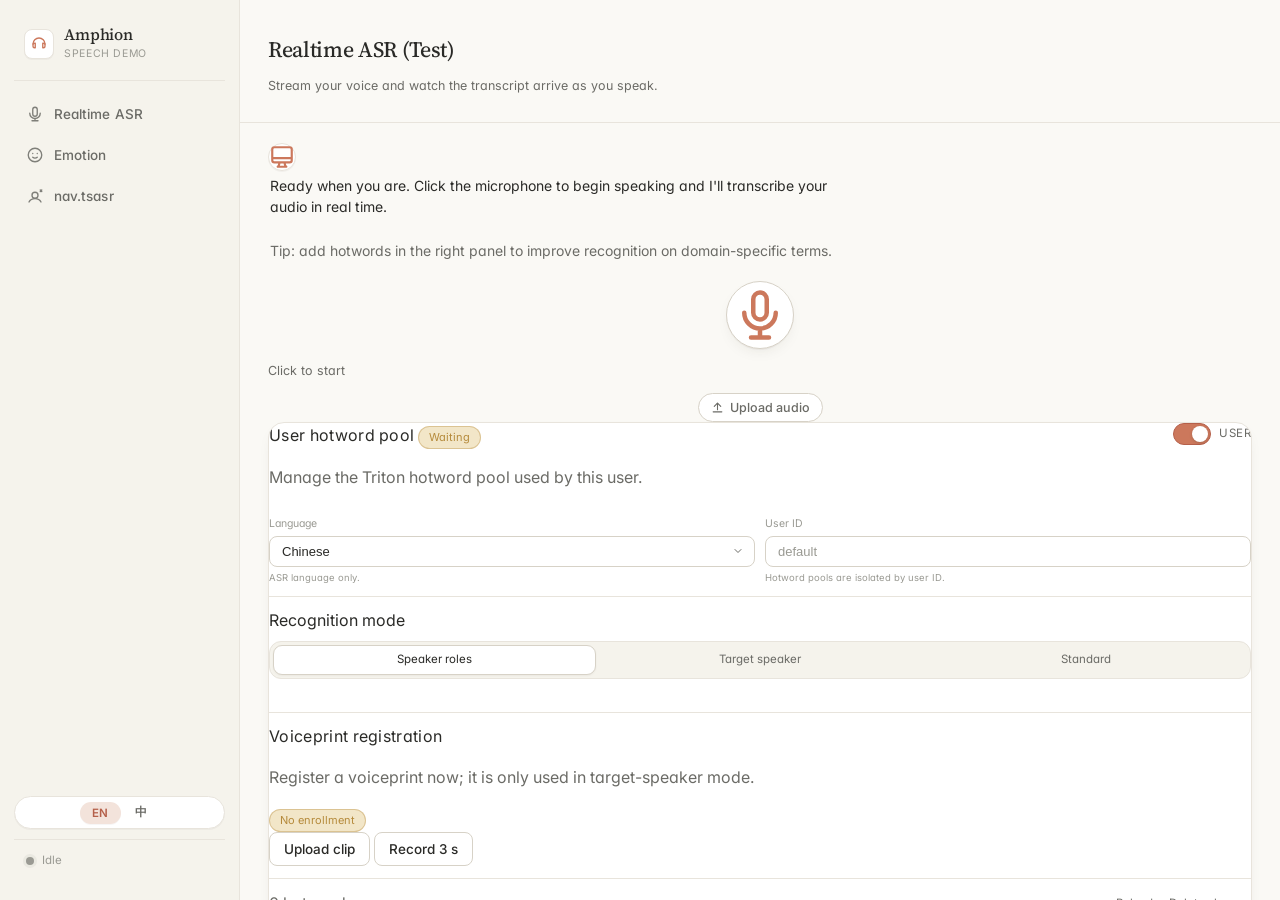
==== frontend/asr-test.html @ 719500fd "feat: complete speaker diarization rollout" ====
<!DOCTYPE html>
<html lang="en">
<head>
  <meta charset="UTF-8" />
  <meta name="viewport" content="width=device-width, initial-scale=1.0" />
  <title data-i18n-doc-title="asrtest.titleTag" data-i18n="asrtest.titleTag">Amphion Demo (Test)</title>
  <link rel="preconnect" href="https://fonts.googleapis.com" />
  <link rel="preconnect" href="https://fonts.gstatic.com" crossorigin />
  <link
    href="https://fonts.googleapis.com/css2?family=Inter:wght@300;400;500;600&family=Source+Serif+4:wght@400;500;600&display=swap"
    rel="stylesheet"
  />
  <!-- Pre-compiled Tailwind utilities (see scripts/build_tailwind.sh).
       Loaded before style.css so our custom rules win on equal specificity. -->
  <link rel="stylesheet" href="tailwind.css" />
  <link rel="stylesheet" href="style.css" />
</head>
<body data-page="asr-test">
  <div class="app-shell">
    <!-- Sidebar is injected by sidebar.js -->
    <main class="app-main">
      <header class="page-header">
        <div>
          <h1 class="page-title" data-i18n="asrtest.title">Realtime ASR (Test)</h1>
          <p class="page-sub" data-i18n="asrtest.subtitle">Stream your voice and watch the transcript arrive as you speak.</p>
        </div>
      </header>

      <div class="page-content">
        <div class="flex-1 min-h-0 flex flex-col lg:flex-row gap-5">
          <section class="flex-1 min-h-0 flex flex-col">
            <div id="chat-area" class="flex-1 min-h-0 overflow-y-auto pr-1 mb-4">
              <div class="chat-row chat-row-ai chat-bubble-float">
                <div class="flex gap-3 max-w-2xl items-start">
                  <div class="chat-avatar flex-shrink-0">
                    <svg class="w-4 h-4" fill="none" stroke="currentColor" viewBox="0 0 24 24">
                      <path stroke-linecap="round" stroke-linejoin="round" stroke-width="2"
                            d="M9.75 17L9 20l-1 1h8l-1-1-.75-3M3 13h18M5 17h14a2 2 0 002-2V5a2 2 0 00-2-2H5a2 2 0 00-2 2v10a2 2 0 002 2z"/>
                    </svg>
                  </div>
                  <div class="chat-bubble chat-bubble-ai leading-relaxed" data-i18n-html="asrtest.greeting.html">
                    Ready when you are. Click the microphone to begin speaking and I'll transcribe your audio in real time.
                    <br/><br/>
                    <span class="text-muted">Tip: add hotwords in the right panel to improve recognition on domain-specific terms.</span>
                  </div>
                </div>
              </div>
            </div>

            <div class="flex-shrink-0 flex flex-col items-center pb-4 pt-2">
              <div class="mic-btn-wrapper">
                <div class="pulse-ring"></div>
                <div class="pulse-ring"></div>
                <div class="pulse-ring"></div>
                <button id="mic-btn" class="mic-btn" type="button"
                        data-i18n-attr-aria-label="asr.mic.aria" aria-label="Toggle microphone">
                  <svg id="mic-icon" class="w-6 h-6" fill="none" stroke="currentColor" viewBox="0 0 24 24">
                    <path stroke-linecap="round" stroke-linejoin="round" stroke-width="2"
                          d="M19 11a7 7 0 01-7 7m0 0a7 7 0 01-7-7m7 7v4m0 0H8m4 0h4m-4-8a3 3 0 01-3-3V5a3 3 0 116 0v6a3 3 0 01-3 3z"/>
                  </svg>
                </button>
              </div>
              <p id="mic-status" data-i18n="asr.mic.start">Click to start</p>
              <div class="upload-row">
                <input id="upload-input" type="file" accept="audio/*" hidden />
                <button id="upload-btn" class="btn-upload" type="button"
                        data-i18n-attr-aria-label="asr.upload.aria"
                        aria-label="Upload audio file">
                  <svg class="upload-icon" viewBox="0 0 24 24" fill="none" stroke="currentColor"
                       stroke-width="2" stroke-linecap="round" stroke-linejoin="round" aria-hidden="true">
                    <path d="M12 16V4"/>
                    <path d="M6 10l6-6 6 6"/>
                    <path d="M4 20h16"/>
                  </svg>
                  <span class="btn-upload-label" data-i18n="asr.upload.label">Upload audio</span>
                </button>
                <span id="upload-status" class="upload-status" hidden></span>
              </div>
            </div>
          </section>

          <aside class="lg:w-[380px] xl:w-[420px] flex-shrink-0 min-h-0">
            <div id="hotword-panel" class="paper-card p-4 h-full flex flex-col">
              <div class="hotword-panel-header">
                <div class="hotword-panel-heading">
                  <div class="flex items-center gap-2">
                    <span class="text-[13px] font-semibold" style="letter-spacing:0.02em"
                          data-i18n="asr.hotword.title">Hotwords</span>
                    <span id="hotword-sync-status" class="status-pill" data-state="waiting">Waiting</span>
                  </div>
                  <p class="text-xs text-muted mt-1" data-i18n="asr.hotword.tip">Boost recognition for domain-specific terms.</p>
                </div>

                <label for="hotword-enabled" class="hotword-switch"
                       data-i18n-attr-title="asr.hotword.toggle.title" title="Toggle hotword influence">
                  <input id="hotword-enabled" type="checkbox" checked />
                  <span class="hotword-switch-track"></span>
                  <span class="hotword-switch-label" data-i18n="asr.hotword.toggle.on">ON</span>
                </label>
              </div>

              <div class="hotword-context-grid">
                <div class="hotword-field">
                  <label for="asr-lang-select" data-i18n="asr.hotword.lang">Language</label>
                  <select id="asr-lang-select" class="asr-lang-select"
                          data-i18n-attr-aria-label="asr.hotword.langSelect.aria"
                          aria-label="ASR input language">
                    <option value="chinese" data-i18n="asr.hotword.langOption.chinese">Chinese</option>
                    <option value="english" data-i18n="asr.hotword.langOption.english">English</option>
                    <option value="indonesian" data-i18n="asr.hotword.langOption.indonesian">Indonesian</option>
                    <option value="thai" data-i18n="asr.hotword.langOption.thai">Thai</option>
                  </select>
                  <p data-i18n="asr.hotword.langTip">Only controls ASR input language.</p>
                </div>
                <div class="hotword-field">
                  <label for="hotword-user-id" data-i18n="asr.hotword.user">User ID</label>
                  <input id="hotword-user-id" type="text" class="hotword-input"
                         data-i18n-attr-placeholder="asr.hotword.user.placeholder"
                         placeholder="default" />
                  <p data-i18n="asr.hotword.userTip">Hotword pools are isolated by user ID.</p>
                </div>
              </div>

              <div id="recognition-mode-card" class="recognition-mode-section">
                <div class="recognition-mode-heading">
                  <span class="text-[13px] font-semibold" data-i18n="asrtest.mode.title">Recognition mode</span>
                </div>
                <div id="recognition-mode-options" class="recognition-mode-options" role="radiogroup"
                     data-i18n-attr-aria-label="asrtest.mode.aria" aria-label="Recognition mode">
                  <label class="recognition-mode-option">
                    <input type="radio" name="recognition-mode" value="diarization" checked />
                    <span data-i18n="asrtest.mode.diarization">Speaker roles</span>
                  </label>
                  <label class="recognition-mode-option">
                    <input type="radio" name="recognition-mode" value="target" />
                    <span data-i18n="asrtest.mode.target">Target speaker</span>
                  </label>
                  <label class="recognition-mode-option">
                    <input type="radio" name="recognition-mode" value="standard" />
                    <span data-i18n="asrtest.mode.standard">Standard</span>
                  </label>
                </div>
                <p id="recognition-mode-hint" class="recognition-mode-hint text-muted" aria-live="polite"></p>
              </div>

              <div id="enrollment-card" class="settings-section enrollment-mode-section">
                <div class="flex items-start justify-between gap-3 mb-2">
                  <div class="min-w-0">
                    <span class="text-[13px] font-semibold" style="letter-spacing:0.02em"
                          data-i18n="asrtest.mode.enrollmentTitle">Voiceprint registration</span>
                    <p class="text-xs text-muted mt-1"
                       data-i18n="asrtest.mode.enrollmentTip">Register a voiceprint now; it is only used in target-speaker mode.</p>
                  </div>
                  <span id="enroll-status-pill" class="status-pill" data-state="waiting"
                        data-i18n="asr.enroll.status.idle">No enrollment</span>
                </div>
                <div class="flex flex-wrap items-center gap-2">
                  <input id="enroll-file-input" type="file" accept="audio/*" hidden />
                  <button id="enroll-upload-btn" class="btn-secondary" type="button"
                          data-i18n="asr.enroll.upload">Upload clip</button>
                  <button id="enroll-record-btn" class="btn-secondary" type="button"
                          data-i18n="asr.enroll.record">Record 3 s</button>
                  <button id="enroll-play-btn" class="btn-secondary" type="button" hidden
                          data-i18n-attr-aria-label="asr.enroll.play.aria" aria-label="Play enrollment clip">
                    <svg class="w-3.5 h-3.5" fill="currentColor" viewBox="0 0 20 20" aria-hidden="true">
                      <path d="M6.3 2.841A1.5 1.5 0 004 4.11V15.89a1.5 1.5 0 002.3 1.269l9.344-5.89a1.5 1.5 0 000-2.538L6.3 2.84z"/>
                    </svg>
                    <span data-i18n="asr.enroll.play">Play</span>
                  </button>
                  <button id="enroll-clear-btn" class="btn-ghost" type="button" hidden
                          data-i18n="asr.enroll.clear">Clear</button>
                </div>
                <p id="enroll-hint" class="text-[11px] text-faint mt-2" hidden></p>
              </div>

              <div class="hotword-manager">
                <div class="hotword-manager-header">
                  <span id="hotword-count" class="text-xs text-muted">0 hotwords</span>
                  <div class="hotword-manager-tools">
                    <button id="hotword-reload-btn" class="btn-quiet" type="button"
                            data-i18n="asr.hotword.reload">Reload</button>
                    <button id="hotword-clear-btn" class="btn-quiet is-danger" type="button"
                            data-i18n="asr.hotword.clear">Clear</button>
                  </div>
                </div>
                <div class="hotword-add-row">
                  <input id="hotword-input" type="text" class="hotword-input"
                         data-i18n-attr-placeholder="asr.hotword.placeholder"
                         placeholder="Add hotword (comma-separated for batch)" />
                  <button id="hotword-add-btn" class="btn-secondary" type="button"
                          data-i18n="asr.hotword.add">Add</button>
                </div>
                <div id="hotword-list" class="hotword-list-surface"></div>
              </div>
            </div>
          </aside>
        </div>
      </div>
    </main>
  </div>

  <script src="i18n.js"></script>
  <!-- All demo pages share the same SPA shell, so every entry HTML loads
       every page module. The router (router.js) decides which one to mount
       based on body[data-page]. app-test.js is the AST v3 test page module. -->
  <script src="audio-upload.js"></script>
  <script src="streaming-text.js"></script>
  <script src="enrollment.js"></script>
  <script src="app.js"></script>
  <script src="emotion-app.js"></script>
  <script src="app-test.js"></script>
  <script src="sidebar.js"></script>
  <script src="router.js"></script>
</body>
</html>
---- frontend/style.css ----
/* ============================================================
   Amphion Demo · Claude-style "paper" light theme
   ============================================================ */

/* -------------------- Design tokens -------------------- */
:root {
  --paper: #FAF9F5;
  --paper-sunk: #F5F3EC;
  --paper-elev: #FFFFFF;

  --ink: #2A2A27;
  --ink-mute: #6B6B66;
  --ink-faint: #9A9A93;
  --ink-ghost: rgba(42, 42, 39, 0.08);

  --line: #E8E4DC;
  --line-soft: #F1EDE5;
  --line-strong: #D7D2C7;

  --accent: #CC785C;
  --accent-deep: #B5604A;
  --accent-soft: #F3E3DB;
  --accent-ghost: rgba(204, 120, 92, 0.12);

  --ok: #6F8F6B;
  --ok-soft: #E4EEDF;
  --warn: #B58A3B;
  --warn-soft: #F2E6C8;
  --danger: #B4504A;
  --danger-soft: #F3DAD7;
  --info: #4F7C9A;
  --info-soft: #DCE7EF;

  --shadow-xs: 0 1px 0 rgba(52, 44, 30, 0.04);
  --shadow-sm: 0 1px 2px rgba(52, 44, 30, 0.05);
  --shadow-md: 0 6px 18px -10px rgba(52, 44, 30, 0.18),
               0 1px 0 rgba(52, 44, 30, 0.04);
  --shadow-lg: 0 14px 36px -18px rgba(52, 44, 30, 0.22),
               0 1px 0 rgba(52, 44, 30, 0.04);

  --radius-sm: 8px;
  --radius-md: 12px;
  --radius-lg: 16px;
  --radius-xl: 20px;

  --font-sans: 'Inter', ui-sans-serif, system-ui, -apple-system, 'Segoe UI',
               sans-serif;
  --font-serif: ui-serif, 'Source Serif 4', 'Source Serif Pro', Georgia, Cambria,
                'Times New Roman', Times, serif;

  --sidebar-w: 240px;
}

/* -------------------- Base -------------------- */
*,
*::before,
*::after {
  box-sizing: border-box;
}

html,
body {
  margin: 0;
  padding: 0;
}

body {
  min-height: 100vh;
  background: var(--paper);
  color: var(--ink);
  font-family: var(--font-sans);
  font-feature-settings: 'ss01', 'cv11';
  -webkit-font-smoothing: antialiased;
  -moz-osx-font-smoothing: grayscale;
  line-height: 1.55;
  overflow: hidden;
}

::selection {
  background: var(--accent-ghost);
  color: var(--ink);
}

h1,
h2,
h3 {
  font-family: var(--font-serif);
  font-weight: 500;
  letter-spacing: -0.01em;
  color: var(--ink);
}

a {
  color: inherit;
}

button {
  font-family: inherit;
}

/* -------------------- App shell -------------------- */
.app-shell {
  display: flex;
  min-height: 100vh;
  height: 100vh;
  width: 100%;
}

.app-main {
  flex: 1 1 auto;
  min-width: 0;
  min-height: 0;
  display: flex;
  flex-direction: column;
  position: relative;
}

/* -------------------- Sidebar -------------------- */
.app-sidebar {
  flex: 0 0 var(--sidebar-w);
  width: var(--sidebar-w);
  height: 100vh;
  position: sticky;
  top: 0;
  display: flex;
  flex-direction: column;
  padding: 22px 14px 18px;
  background: var(--paper-sunk);
  border-right: 1px solid var(--line);
  z-index: 10;
}

.app-brand {
  display: flex;
  align-items: center;
  gap: 10px;
  padding: 4px 10px 18px;
  border-bottom: 1px solid var(--line);
  margin-bottom: 12px;
}

.app-brand-logo {
  width: 30px;
  height: 30px;
  border-radius: 8px;
  background: var(--paper-elev);
  border: 1px solid var(--line);
  display: flex;
  align-items: center;
  justify-content: center;
  color: var(--accent);
  box-shadow: var(--shadow-xs);
}

.app-brand-title {
  font-family: var(--font-serif);
  font-size: 16px;
  font-weight: 500;
  letter-spacing: -0.01em;
  line-height: 1.1;
}

.app-brand-sub {
  font-size: 10.5px;
  color: var(--ink-faint);
  letter-spacing: 0.06em;
  text-transform: uppercase;
  margin-top: 2px;
}

.app-nav {
  display: flex;
  flex-direction: column;
  gap: 2px;
  flex: 1 1 auto;
  min-height: 0;
  overflow-y: auto;
  padding: 2px 0;
}

.app-nav-item {
  display: flex;
  align-items: center;
  gap: 10px;
  padding: 9px 12px;
  border-radius: 10px;
  color: var(--ink-mute);
  text-decoration: none;
  font-size: 13.5px;
  font-weight: 500;
  letter-spacing: 0.005em;
  position: relative;
  transition:
    color 0.18s ease,
    background-color 0.18s ease;
}

.app-nav-item:hover {
  color: var(--ink);
  background: rgba(42, 42, 39, 0.04);
}

.app-nav-item.is-active {
  color: var(--ink);
  background: var(--paper-elev);
  box-shadow: var(--shadow-xs);
}

.app-nav-item.is-active::before {
  content: '';
  position: absolute;
  left: 0;
  top: 8px;
  bottom: 8px;
  width: 3px;
  border-radius: 0 2px 2px 0;
  background: var(--accent);
}

.app-nav-item .app-nav-icon {
  width: 18px;
  height: 18px;
  flex-shrink: 0;
  color: currentColor;
  opacity: 0.85;
}

.app-sidebar-foot {
  margin-top: 10px;
  padding: 12px;
  border-top: 1px solid var(--line);
  display: flex;
  align-items: center;
  gap: 8px;
  font-size: 11.5px;
  color: var(--ink-faint);
}

.app-conn-dot {
  width: 8px;
  height: 8px;
  border-radius: 50%;
  background: var(--ink-faint);
  box-shadow: 0 0 0 3px rgba(154, 154, 147, 0.12);
  transition:
    background-color 0.24s ease,
    box-shadow 0.24s ease;
  flex-shrink: 0;
}

.app-conn-dot[data-state='ready'],
.app-conn-dot[data-state='connected'] {
  background: var(--ok);
  box-shadow: 0 0 0 3px rgba(111, 143, 107, 0.18);
}

.app-conn-dot[data-state='pending'],
.app-conn-dot[data-state='listening'],
.app-conn-dot[data-state='analyzing'],
.app-conn-dot[data-state='busy'] {
  background: var(--accent);
  box-shadow: 0 0 0 3px rgba(204, 120, 92, 0.18);
}

.app-conn-dot[data-state='error'] {
  background: var(--danger);
  box-shadow: 0 0 0 3px rgba(180, 80, 74, 0.18);
}

.app-conn-label {
  white-space: nowrap;
  overflow: hidden;
  text-overflow: ellipsis;
}

/* -------------------- Language toggle -------------------- */
.app-lang-toggle {
  margin-top: 10px;
  padding: 4px;
  display: inline-flex;
  align-self: stretch;
  align-items: center;
  justify-content: center;
  gap: 2px;
  background: var(--paper-elev);
  border: 1px solid var(--line);
  border-radius: 999px;
  box-shadow: var(--shadow-xs);
}

.app-lang-btn {
  appearance: none;
  -webkit-appearance: none;
  border: none;
  background: transparent;
  color: var(--ink-mute);
  font-family: inherit;
  font-size: 11.5px;
  font-weight: 600;
  letter-spacing: 0.04em;
  padding: 4px 12px;
  min-width: 36px;
  border-radius: 999px;
  cursor: pointer;
  transition:
    color 0.18s ease,
    background-color 0.18s ease;
}

.app-lang-btn:hover {
  color: var(--ink);
}

.app-lang-btn.is-active {
  background: var(--accent-soft);
  color: var(--accent-deep);
  box-shadow: var(--shadow-xs);
}

.app-lang-btn:focus-visible {
  outline: 2px solid var(--accent);
  outline-offset: 1px;
}

/* -------------------- Page header -------------------- */
.page-header {
  padding: 22px 28px 14px;
  border-bottom: 1px solid var(--line);
  display: flex;
  align-items: flex-end;
  justify-content: space-between;
  gap: 16px;
  flex-shrink: 0;
}

.page-title {
  font-family: var(--font-serif);
  font-size: 22px;
  font-weight: 500;
  line-height: 1.1;
  letter-spacing: -0.015em;
}

.page-sub {
  font-size: 12.5px;
  color: var(--ink-mute);
  margin-top: 4px;
}

.page-content {
  flex: 1 1 auto;
  min-height: 0;
  display: flex;
  flex-direction: column;
  padding: 20px 28px 22px;
  overflow: hidden;
}

/* -------------------- Cards -------------------- */
.glass-card,
.paper-card {
  background: var(--paper-elev);
  border: 1px solid var(--line);
  border-radius: var(--radius-lg);
  box-shadow: var(--shadow-md);
}

/* -------------------- Chat bubbles (Claude-style) -------------------- */
#chat-area {
  scroll-behavior: smooth;
  overscroll-behavior-y: contain;
  scrollbar-color: var(--line-strong) transparent;
  scrollbar-width: thin;
}

#chat-area::-webkit-scrollbar {
  width: 8px;
}

#chat-area::-webkit-scrollbar-track {
  background: transparent;
}

#chat-area::-webkit-scrollbar-thumb {
  background: var(--line-strong);
  border-radius: 4px;
}

#chat-area::-webkit-scrollbar-thumb:hover {
  background: var(--ink-faint);
}

.chat-row {
  display: flex;
  margin-bottom: 14px;
}

.chat-row-user {
  justify-content: flex-end;
}

.chat-row-ai {
  justify-content: flex-start;
}

.chat-bubble {
  border-radius: var(--radius-lg);
  max-width: min(86%, 680px);
  padding: 12px 14px;
  font-size: 14px;
  color: var(--ink);
}

.chat-bubble-user {
  max-width: 78%;
  background: var(--paper-sunk);
  border: 1px solid var(--line);
  border-top-right-radius: 6px;
  color: var(--ink);
  box-shadow: var(--shadow-xs);
}

.chat-bubble-ai {
  background: transparent;
  border: none;
  padding: 4px 2px 6px;
  color: var(--ink);
  position: relative;
  overflow: hidden;
}

.chat-bubble-ai.ai-processing::after {
  content: '';
  position: absolute;
  left: 2px;
  right: 2px;
  bottom: -2px;
  height: 1px;
  background: linear-gradient(
    90deg,
    transparent 0%,
    var(--accent) 40%,
    var(--accent) 60%,
    transparent 100%
  );
  background-size: 220% 100%;
  animation: ai-processing-flow 1.6s linear infinite;
  opacity: 0.7;
}

@keyframes ai-processing-flow {
  0% {
    background-position: 180% 0;
  }
  100% {
    background-position: -80% 0;
  }
}

.chat-avatar {
  width: 28px;
  height: 28px;
  border-radius: 999px;
  border: 1px solid var(--line);
  background: var(--paper-elev);
  color: var(--accent);
  display: flex;
  align-items: center;
  justify-content: center;
  box-shadow: var(--shadow-xs);
}

.chat-avatar svg {
  color: var(--accent);
}

.chat-bubble-user .user-voice-label {
  color: var(--ink);
  font-weight: 500;
}

.chat-bubble-user svg {
  color: var(--ink-mute);
}

.waveform-bar {
  background: var(--accent);
  opacity: 0.7;
  width: 3px;
  border-radius: 999px;
}

.chat-bubble-float {
  animation: bubble-float-in 0.32s cubic-bezier(0.2, 0.72, 0.2, 1);
}

@keyframes bubble-float-in {
  0% {
    opacity: 0;
    transform: translateY(6px);
  }
  100% {
    opacity: 1;
    transform: translateY(0);
  }
}

.chat-bubble-discard {
  animation: bubble-discard 0.3s cubic-bezier(0.4, 0, 1, 1) forwards;
  overflow: hidden;
}

@keyframes bubble-discard {
  0% {
    opacity: 1;
    max-height: 120px;
  }
  100% {
    opacity: 0;
    max-height: 0;
    margin-top: 0;
    margin-bottom: 0;
    padding-top: 0;
    padding-bottom: 0;
  }
}

.hotword-hit {
  display: inline;
  padding: 0 4px;
  margin: 0 1px;
  border-radius: 5px;
  color: var(--accent-deep);
  background: var(--accent-soft);
  border: 1px solid rgba(204, 120, 92, 0.24);
}

/* -------------------- Streaming text crossfade --------------------
   Each update of a streaming bubble inserts a new ``.text-frame`` layer
   that fades in while the previous layer fades out on top of it. Both
   layers live in the same CSS Grid cell so the paragraph's height /
   width is determined by the union of the two during the swap, then
   relaxes to the new layer once the leaving frame is removed.

   This is intentionally simpler than per-character diffing — see the
   companion comment in frontend/streaming-text.js for the rationale.
   The trade-off is that unchanged glyphs also briefly re-fade on every
   partial, but the visual result is a calm crossfade rather than a
   busy left-to-right wave that draws the eye away from the content. */
.bubble-text {
  display: inline-grid;
  white-space: pre-wrap;
  word-break: break-word;
}

.bubble-text > .text-frame {
  /* Stack every layer in the same cell so they overlap pixel-perfectly
     during the crossfade window. */
  grid-column: 1;
  grid-row: 1;
  white-space: pre-wrap;
  word-break: break-word;
  line-height: inherit;
}

.bubble-text > .text-frame.is-current {
  animation: text-frame-in 0.32s ease-out;
}

.bubble-text > .text-frame.is-leaving {
  /* ``forwards`` keeps opacity at 0 between the animation finishing and
     the JS cleanup yanking the node, so we never see a single-frame
     flash of the leaving text after its fade completes. */
  pointer-events: none;
  animation: text-frame-out 0.28s ease-in forwards;
}

/* Hotword highlight applied to runs inside the final ``is-current``
   layer. ``applyHotwordHighlights`` rewrites the layer's innerHTML to
   wrap matching substrings in ``<mark class="is-hotword">``; we strip
   the browser's default yellow ``mark`` styling and reapply the brand
   accent palette. Each match is one continuous element so we don't
   need the per-char ``:has``-based boundary rules the diff version
   relied on. */
.bubble-text .is-hotword,
.bubble-text mark.is-hotword {
  color: var(--accent-deep);
  background: var(--accent-soft);
  font-weight: 500;
  /* tiny vertical breathing room via box-shadow inset rather than
     padding so the glyph baseline doesn't shift */
  box-shadow: inset 0 -1px 0 rgba(181, 96, 74, 0.35);
  border-radius: 4px;
  padding: 0 2px;
}

@keyframes text-frame-in {
  from { opacity: 0; }
  to   { opacity: 1; }
}

@keyframes text-frame-out {
  from { opacity: 1; }
  to   { opacity: 0; }
}

@media (prefers-reduced-motion: reduce) {
  /* Honour the OS-level "reduce motion" preference: snap text in / out
     instantly so users sensitive to motion still see updated bubbles
     without any visible transition. */
  .bubble-text > .text-frame.is-current,
  .bubble-text > .text-frame.is-leaving {
    animation-duration: 0.001s;
  }
}

/* -------------------- Shimmer -------------------- */
.shimmer-line {
  background: linear-gradient(
    90deg,
    var(--line-soft) 0%,
    rgba(232, 228, 220, 0.4) 50%,
    var(--line-soft) 100%
  );
  background-size: 200% 100%;
  border-radius: 4px;
  animation: shimmer 1.6s ease-in-out infinite;
}

@keyframes shimmer {
  0% {
    background-position: 200% 0;
  }
  100% {
    background-position: -200% 0;
  }
}

/* -------------------- Mic button -------------------- */
.mic-btn-wrapper {
  position: relative;
  display: flex;
  align-items: center;
  justify-content: center;
}

.pulse-ring {
  position: absolute;
  width: 72px;
  height: 72px;
  border-radius: 50%;
  border: 1.5px solid var(--accent);
  opacity: 0;
  pointer-events: none;
  transition: opacity 0.3s ease;
}

.pulse-ring.active {
  opacity: 0.5;
  animation: pulse-expand 2.2s ease-out infinite;
}

.pulse-ring.active:nth-child(2),
.pulse-ring.active:nth-child(3) {
  display: none;
}

@keyframes pulse-expand {
  0% {
    transform: scale(1);
    opacity: 0.45;
  }
  100% {
    transform: scale(1.85);
    opacity: 0;
  }
}

.mic-btn {
  width: 68px;
  height: 68px;
  border-radius: 50%;
  border: 1.5px solid var(--line-strong);
  cursor: pointer;
  background: var(--paper-elev);
  color: var(--accent);
  display: flex;
  align-items: center;
  justify-content: center;
  box-shadow: var(--shadow-md);
  transition:
    transform 0.22s ease,
    box-shadow 0.22s ease,
    border-color 0.22s ease,
    background-color 0.22s ease,
    color 0.22s ease;
  position: relative;
  z-index: 1;
}

.mic-btn:hover:not([disabled]) {
  transform: scale(1.05);
  border-color: var(--accent);
  box-shadow: var(--shadow-lg);
}

.mic-btn:active:not([disabled]) {
  transform: scale(0.97);
}

.mic-btn[disabled] {
  opacity: 0.5;
  cursor: not-allowed;
}

.mic-btn.recording {
  background: var(--accent);
  border-color: var(--accent-deep);
  color: var(--paper-elev);
  box-shadow:
    0 10px 28px -12px rgba(204, 120, 92, 0.55),
    0 1px 0 rgba(52, 44, 30, 0.04);
  animation: mic-breathe 1.8s ease-in-out infinite;
}

@keyframes mic-breathe {
  0%, 100% {
    box-shadow:
      0 10px 24px -14px rgba(204, 120, 92, 0.5),
      0 0 0 0 rgba(204, 120, 92, 0.18);
  }
  50% {
    box-shadow:
      0 14px 28px -14px rgba(204, 120, 92, 0.6),
      0 0 0 10px rgba(204, 120, 92, 0.06);
  }
}

#mic-status,
.mic-status-label {
  font-size: 12.5px;
  color: var(--ink-mute);
  margin-top: 12px;
}

/* -------------------- Replay button --------------------
   ``.bubble-replay-slot`` is the placeholder rendered into the bubble
   skeleton from page load. It MUST occupy the exact box the eventual
   ``.replay-btn`` will take so the moment the final response arrives
   and ``applyReplayButton`` swaps the placeholder for a real button,
   no width is added to the flex row and the wrapped text doesn't
   reflow. The button itself layers ``.replay-btn`` on top of the same
   ``.bubble-replay-slot`` class, so its own width/margin rule wins for
   the visual chrome (border, background, hover) while the slot rule
   keeps the reserved geometry consistent across both states. */
.bubble-replay-slot {
  display: inline-flex;
  width: 22px;
  height: 22px;
  margin-left: 4px;
  flex-shrink: 0;
  vertical-align: middle;
}

.replay-btn {
  display: inline-flex;
  align-items: center;
  justify-content: center;
  width: 22px;
  height: 22px;
  border-radius: 50%;
  border: 1px solid var(--line-strong);
  background: var(--paper-elev);
  color: var(--ink-mute);
  cursor: pointer;
  transition: all 0.18s ease;
  padding: 0;
  flex-shrink: 0;
  margin-left: 4px;
}

.replay-btn:hover {
  background: var(--accent-soft);
  color: var(--accent-deep);
  border-color: var(--accent);
  transform: scale(1.08);
}

.replay-btn.is-playing {
  color: var(--accent-deep);
  border-color: var(--accent);
  background: var(--accent-soft);
  animation: replay-pulse 1s ease-in-out infinite;
}

@keyframes replay-pulse {
  0%, 100% { opacity: 1; }
  50% { opacity: 0.65; }
}

/* -------------------- Status pills -------------------- */
.status-pill {
  font-size: 11px;
  padding: 2px 10px;
  border-radius: 999px;
  border: 1px solid var(--line);
  background: var(--paper-sunk);
  color: var(--ink-mute);
  display: inline-flex;
  align-items: center;
  gap: 5px;
}

.status-pill[data-state='ready'],
.status-pill[data-state='synced'] {
  border-color: rgba(111, 143, 107, 0.4);
  background: var(--ok-soft);
  color: var(--ok);
}

.status-pill[data-state='listening'],
.status-pill[data-state='recording'],
.status-pill[data-state='analyzing'],
.status-pill[data-state='busy'],
.status-pill[data-state='pending'] {
  border-color: rgba(204, 120, 92, 0.4);
  background: var(--accent-soft);
  color: var(--accent-deep);
}

.status-pill[data-state='done'] {
  border-color: rgba(111, 143, 107, 0.4);
  background: var(--ok-soft);
  color: var(--ok);
}

.status-pill[data-state='error'] {
  border-color: rgba(180, 80, 74, 0.4);
  background: var(--danger-soft);
  color: var(--danger);
}

.status-pill[data-state='offline'],
.status-pill[data-state='waiting'] {
  border-color: rgba(181, 138, 59, 0.38);
  background: var(--warn-soft);
  color: var(--warn);
}

/* -------------------- Inputs -------------------- */
.hotword-input,
.hotword-textarea {
  background: var(--paper-elev);
  border: 1px solid var(--line-strong);
  border-radius: var(--radius-sm);
  color: var(--ink);
  caret-color: var(--accent);
  padding: 8px 12px;
  outline: none;
  font-size: 14px;
  transition:
    border-color 0.2s ease,
    box-shadow 0.2s ease,
    background-color 0.2s ease;
}

.hotword-textarea {
  padding: 10px 12px;
  line-height: 1.5;
  resize: vertical;
  min-height: 84px;
}

.hotword-input:focus,
.hotword-textarea:focus {
  border-color: var(--accent);
  box-shadow: 0 0 0 3px var(--accent-ghost);
}

.hotword-input::placeholder,
.hotword-textarea::placeholder {
  color: var(--ink-faint);
}

.asr-lang-select {
  background: var(--paper-elev);
  border: 1px solid var(--line-strong);
  border-radius: var(--radius-sm);
  color: var(--ink);
  padding: 7px 32px 7px 12px;
  outline: none;
  font-size: 13px;
  cursor: pointer;
  transition:
    border-color 0.2s ease,
    box-shadow 0.2s ease;
  appearance: none;
  -webkit-appearance: none;
  background-image: url("data:image/svg+xml,%3Csvg xmlns='http://www.w3.org/2000/svg' width='12' height='12' viewBox='0 0 24 24' fill='none' stroke='%236B6B66' stroke-width='2' stroke-linecap='round' stroke-linejoin='round'%3E%3Cpolyline points='6 9 12 15 18 9'/%3E%3C/svg%3E");
  background-repeat: no-repeat;
  background-position: right 10px center;
}

.asr-lang-select:focus {
  border-color: var(--accent);
  box-shadow: 0 0 0 3px var(--accent-ghost);
}

.asr-lang-select option {
  background: var(--paper-elev);
  color: var(--ink);
}

/* -------------------- Hotword control panel -------------------- */
#hotword-panel {
  overflow: hidden;
}

.hotword-panel-header {
  display: flex;
  align-items: flex-start;
  justify-content: space-between;
  gap: 12px;
  padding-bottom: 12px;
}

.hotword-panel-heading {
  min-width: 0;
}

.hotword-context-grid {
  display: grid;
  grid-template-columns: repeat(2, minmax(0, 1fr));
  gap: 10px;
  padding-bottom: 12px;
  border-bottom: 1px solid var(--line);
}

.hotword-field {
  display: grid;
  align-content: start;
  gap: 5px;
  min-width: 0;
}

.hotword-field > label {
  color: var(--ink-faint);
  font-size: 10.5px;
  line-height: 1.2;
}

.hotword-field > p {
  margin: 0;
  color: var(--ink-faint);
  font-size: 9.5px;
  line-height: 1.35;
}

.hotword-field > .hotword-input,
.hotword-field > .asr-lang-select {
  width: 100%;
  min-width: 0;
  padding-block: 7px;
  font-size: 13px;
}

.settings-row {
  display: flex;
  align-items: center;
  justify-content: space-between;
  gap: 12px;
  padding: 11px 0;
  border-bottom: 1px solid var(--line);
}

.settings-row.is-featured {
  margin: 10px -6px 0;
  padding: 10px 8px;
  border: 1px solid rgba(204, 120, 92, 0.18);
  border-radius: var(--radius-md);
  background: var(--accent-ghost);
}

.settings-section {
  padding: 11px 0 12px;
  border-bottom: 1px solid var(--line);
}

.recognition-mode-section {
  padding: 11px 0 12px;
  border-bottom: 1px solid var(--line);
}

.recognition-mode-heading {
  display: flex;
  align-items: center;
  margin-bottom: 8px;
}

.recognition-mode-options {
  display: grid;
  grid-template-columns: repeat(3, minmax(0, 1fr));
  height: 38px;
  gap: 3px;
  padding: 3px;
  box-sizing: border-box;
  border: 1px solid var(--line);
  border-radius: var(--radius-md);
  background: var(--paper-sunk);
}

.recognition-mode-option {
  position: relative;
  min-width: 0;
  cursor: pointer;
}

.recognition-mode-option > input {
  position: absolute;
  width: 1px;
  height: 1px;
  opacity: 0;
  pointer-events: none;
}

.recognition-mode-option > span {
  display: flex;
  align-items: center;
  justify-content: center;
  height: 30px;
  padding: 0 7px;
  box-sizing: border-box;
  border: 1px solid transparent;
  border-radius: 9px;
  color: var(--ink-mute);
  font-size: 11.5px;
  line-height: 1.2;
  text-align: center;
  white-space: nowrap;
  transition: color 0.18s ease, background-color 0.18s ease, border-color 0.18s ease;
}

.recognition-mode-option > input:checked + span {
  border-color: var(--line-strong);
  background: var(--paper-elev);
  color: var(--ink);
  box-shadow: var(--shadow-sm);
}

.recognition-mode-option > input:focus-visible + span {
  outline: 2px solid var(--accent);
  outline-offset: 1px;
}

.recognition-mode-options.is-locked {
  opacity: 0.55;
}

.recognition-mode-options.is-locked .recognition-mode-option {
  cursor: not-allowed;
}

.recognition-mode-hint {
  height: 16px;
  margin: 5px 2px 0;
  overflow: hidden;
  font-size: 10px;
  line-height: 16px;
  text-overflow: ellipsis;
  white-space: nowrap;
}

.hotword-manager {
  display: flex;
  flex: 1 1 auto;
  flex-direction: column;
  min-height: 0;
  padding-top: 12px;
}

.hotword-manager-header {
  display: flex;
  align-items: center;
  justify-content: space-between;
  gap: 10px;
  min-height: 26px;
  margin-bottom: 7px;
}

.hotword-manager-tools {
  display: flex;
  align-items: center;
  gap: 2px;
}

.btn-quiet {
  padding: 4px 7px;
  border: 0;
  border-radius: 7px;
  background: transparent;
  color: var(--ink-mute);
  font-size: 11.5px;
  line-height: 1.2;
  white-space: nowrap;
  cursor: pointer;
  transition: color 0.18s ease, background-color 0.18s ease;
}

.btn-quiet:hover {
  color: var(--ink);
  background: var(--paper-sunk);
}

.btn-quiet.is-danger:hover {
  color: var(--danger);
  background: var(--danger-soft);
}

.hotword-add-row {
  display: grid;
  grid-template-columns: minmax(0, 1fr) auto;
  gap: 7px;
  margin-bottom: 9px;
}

.hotword-add-row > .hotword-input {
  width: 100%;
  min-width: 0;
}

.hotword-add-row > .btn-secondary {
  min-width: 64px;
  padding-inline: 12px;
  white-space: nowrap;
}

.hotword-list-surface {
  display: flex;
  flex: 1 1 auto;
  flex-wrap: wrap;
  align-content: flex-start;
  gap: 6px;
  min-height: 64px;
  overflow-y: auto;
  padding: 8px;
  border: 1px solid var(--line);
  border-radius: var(--radius-md);
  background: rgba(247, 244, 237, 0.72);
  scrollbar-gutter: stable;
}

.hotword-extractor {
  flex: 0 0 auto;
  margin-top: 9px;
  padding-top: 8px;
  border-top: 1px solid var(--line);
}

.hotword-extractor > summary {
  display: flex;
  align-items: center;
  justify-content: space-between;
  gap: 8px;
  color: var(--ink-mute);
  font-size: 11.5px;
  list-style: none;
  cursor: pointer;
  user-select: none;
}

.hotword-extractor > summary::-webkit-details-marker {
  display: none;
}

.hotword-extractor > summary::before {
  content: '+';
  display: inline-grid;
  width: 16px;
  height: 16px;
  margin-right: -2px;
  place-items: center;
  border: 1px solid var(--line);
  border-radius: 50%;
  color: var(--ink-faint);
  transition: transform 0.18s ease;
}

.hotword-extractor[open] > summary::before {
  transform: rotate(45deg);
}

.hotword-extractor > summary > :first-child {
  margin-right: auto;
}

.hotword-extractor-body {
  display: grid;
  gap: 8px;
  padding-top: 8px;
}

.hotword-extractor-body > .hotword-textarea {
  width: 100%;
  min-height: 76px;
}

.hotword-extractor-body > .btn-primary {
  justify-self: start;
}

@media (max-width: 420px) {
  .hotword-context-grid {
    grid-template-columns: 1fr;
  }
}

/* -------------------- Generic buttons -------------------- */
.btn-primary {
  padding: 8px 16px;
  border-radius: var(--radius-sm);
  border: 1px solid var(--accent);
  background: var(--accent);
  color: var(--paper-elev);
  font-size: 13.5px;
  font-weight: 500;
  cursor: pointer;
  transition:
    background-color 0.18s ease,
    border-color 0.18s ease,
    transform 0.18s ease;
}

.btn-primary:hover:not(:disabled) {
  background: var(--accent-deep);
  border-color: var(--accent-deep);
}

.btn-primary:active:not(:disabled) {
  transform: translateY(1px);
}

.btn-primary:disabled {
  opacity: 0.5;
  cursor: not-allowed;
}

.btn-secondary {
  padding: 8px 14px;
  border-radius: var(--radius-sm);
  border: 1px solid var(--line-strong);
  background: var(--paper-elev);
  color: var(--ink);
  font-size: 13.5px;
  font-weight: 500;
  cursor: pointer;
  transition:
    background-color 0.18s ease,
    border-color 0.18s ease,
    color 0.18s ease;
}

.btn-secondary:hover:not(:disabled) {
  background: var(--paper-sunk);
  border-color: var(--ink-faint);
}

.btn-ghost {
  padding: 7px 12px;
  border-radius: var(--radius-sm);
  border: 1px solid transparent;
  background: transparent;
  color: var(--ink-mute);
  font-size: 13px;
  cursor: pointer;
  transition:
    color 0.18s ease,
    background-color 0.18s ease;
}

.btn-ghost:hover:not(:disabled) {
  color: var(--ink);
  background: rgba(42, 42, 39, 0.05);
}

.btn-ghost:disabled {
  opacity: 0.5;
  cursor: not-allowed;
}

/* -------------------- Hotword pill -------------------- */
.hotword-pill {
  display: inline-flex;
  align-items: center;
  gap: 6px;
  padding: 4px 10px;
  border-radius: 999px;
  font-size: 12.5px;
  background: var(--paper-sunk);
  color: var(--ink);
  border: 1px solid var(--line);
}

.hotword-pill button {
  all: unset;
  cursor: pointer;
  color: var(--ink-faint);
  font-size: 14px;
  line-height: 1;
  transition: color 0.18s ease;
}

.hotword-pill button:hover {
  color: var(--danger);
}

/* -------------------- Hotword extract status -------------------- */
.hotword-extract-status {
  font-size: 11px;
  border-radius: 999px;
  padding: 2px 10px;
  border: 1px solid var(--line);
  background: var(--paper-sunk);
  color: var(--ink-mute);
}

.hotword-extract-status.is-loading {
  color: var(--info);
  border-color: rgba(79, 124, 154, 0.4);
  background: var(--info-soft);
}

.hotword-extract-status.is-success {
  color: var(--ok);
  border-color: rgba(111, 143, 107, 0.4);
  background: var(--ok-soft);
}

.hotword-extract-status.is-error {
  color: var(--danger);
  border-color: rgba(180, 80, 74, 0.4);
  background: var(--danger-soft);
}

#hotword-extract-btn.is-attention {
  animation: extract-btn-pulse 2.4s ease-in-out infinite;
}

@keyframes extract-btn-pulse {
  0%, 100% {
    box-shadow: 0 0 0 0 rgba(204, 120, 92, 0.0);
  }
  50% {
    box-shadow: 0 0 0 6px rgba(204, 120, 92, 0.09);
  }
}

/* -------------------- Toggle switch -------------------- */
.hotword-switch {
  display: inline-flex;
  align-items: center;
  gap: 8px;
  cursor: pointer;
  user-select: none;
  position: relative;
}

.hotword-switch input {
  position: absolute;
  opacity: 0;
  width: 0;
  height: 0;
}

.hotword-switch-track {
  position: relative;
  width: 38px;
  height: 22px;
  border-radius: 999px;
  border: 1px solid var(--line-strong);
  background: var(--paper-sunk);
  transition: background-color 0.22s ease, border-color 0.22s ease;
}

.hotword-switch-track::after {
  content: '';
  position: absolute;
  top: 2px;
  left: 2px;
  width: 16px;
  height: 16px;
  border-radius: 999px;
  background: var(--paper-elev);
  box-shadow: 0 1px 3px rgba(52, 44, 30, 0.22);
  transition: transform 0.22s ease;
}

.hotword-switch input:checked + .hotword-switch-track {
  background: var(--accent);
  border-color: var(--accent-deep);
}

.hotword-switch input:checked + .hotword-switch-track::after {
  transform: translateX(16px);
  background: var(--paper-elev);
}

.hotword-switch-label {
  letter-spacing: 0.04em;
  color: var(--ink-mute);
  font-size: 11.5px;
}

.hotword-switch.is-locked {
  cursor: not-allowed;
  opacity: 0.55;
}

/* -------------------- Helper text -------------------- */
.text-muted {
  color: var(--ink-mute);
}

.text-faint {
  color: var(--ink-faint);
}

/* -------------------- Toggle arrow (legacy) -------------------- */
.toggle-arrow {
  transition: transform 0.3s ease;
  display: inline-block;
}

/* -------------------- Emotion "listening" dot -------------------- */
.emotion-live-dot {
  width: 10px;
  height: 10px;
  border-radius: 50%;
  background: var(--accent);
  display: inline-block;
  opacity: 0;
  transition: opacity 0.28s ease;
}

.emotion-live-dot.is-active {
  opacity: 1;
  animation: emotion-live-breathe 2s ease-in-out infinite;
}

@keyframes emotion-live-breathe {
  0%, 100% {
    opacity: 0.45;
    transform: scale(0.95);
  }
  50% {
    opacity: 1;
    transform: scale(1.05);
  }
}

/* -------------------- View transitions --------------------
   The SPA router (frontend/router.js) replaces ``<main class="app-main">``
   in place inside ``document.startViewTransition``. The sidebar lives
   outside that subtree and is therefore not part of the cross-fade —
   it just stays put. Only the contents that actually changed (the
   page header text and ``.page-content``) participate in the root
   cross-fade.

   We deliberately do NOT register a ``@view-transition`` rule here;
   that rule only matters for cross-document navigations, which the
   SPA short-circuits.
*/

::view-transition-old(root),
::view-transition-new(root) {
  animation-duration: 140ms;
  animation-timing-function: cubic-bezier(0.2, 0.72, 0.2, 1);
}

::view-transition-old(root) {
  animation-name: page-fade-out;
}

::view-transition-new(root) {
  animation-name: page-fade-in;
}

@keyframes page-fade-out {
  to {
    opacity: 0;
  }
}

@keyframes page-fade-in {
  from {
    opacity: 0;
    transform: translateY(2px);
  }
  to {
    opacity: 1;
    transform: translateY(0);
  }
}

/* -------------------- Responsive -------------------- */
@media (max-width: 768px) {
  body {
    overflow: auto;
  }

  .app-shell {
    flex-direction: column;
    height: auto;
    min-height: 100vh;
  }

  .app-sidebar {
    width: 100%;
    flex-basis: auto;
    height: auto;
    position: sticky;
    top: 0;
    padding: 10px 12px;
    border-right: none;
    border-bottom: 1px solid var(--line);
    flex-direction: row;
    align-items: center;
    gap: 10px;
    background: var(--paper-sunk);
    backdrop-filter: saturate(180%) blur(8px);
  }

  .app-brand {
    padding: 0 8px 0 4px;
    border: none;
    margin: 0;
    flex-shrink: 0;
  }

  .app-brand-text {
    display: none;
  }

  .app-nav {
    flex-direction: row;
    gap: 4px;
    padding: 0;
    overflow-x: auto;
    overflow-y: hidden;
    flex: 1 1 auto;
  }

  .app-nav-item {
    padding: 6px 10px;
    white-space: nowrap;
    font-size: 12.5px;
  }

  .app-nav-item.is-active::before {
    left: 8px;
    right: 8px;
    top: auto;
    bottom: 2px;
    width: auto;
    height: 2px;
    border-radius: 2px 2px 0 0;
  }

  .app-nav-item .app-nav-label {
    display: inline;
  }

  .app-sidebar-foot {
    margin: 0;
    padding: 0 6px;
    border: none;
    flex-shrink: 0;
  }

  .app-conn-label {
    display: none;
  }

  .app-lang-toggle {
    margin: 0;
    padding: 2px;
    align-self: center;
    flex-shrink: 0;
  }

  .app-lang-btn {
    padding: 3px 8px;
    min-width: 28px;
    font-size: 11px;
  }

  .page-header {
    padding: 16px 16px 10px;
  }

  .page-content {
    padding: 14px 16px 18px;
  }

  .mic-btn {
    width: 60px;
    height: 60px;
  }

  .pulse-ring {
    width: 60px;
    height: 60px;
  }
}

/* -------------------- Upload audio file -------------------- */
.upload-row {
  margin-top: 10px;
  display: flex;
  align-items: center;
  gap: 10px;
  flex-wrap: wrap;
  justify-content: center;
  max-width: 100%;
}

.btn-upload {
  display: inline-flex;
  align-items: center;
  gap: 6px;
  padding: 6px 12px;
  border-radius: 999px;
  border: 1px solid var(--line-strong);
  background: var(--paper-elev);
  color: var(--ink-mute);
  font-size: 12.5px;
  font-weight: 500;
  cursor: pointer;
  transition:
    background-color 0.18s ease,
    border-color 0.18s ease,
    color 0.18s ease,
    transform 0.12s ease;
}

.btn-upload:hover:not(:disabled) {
  background: var(--paper-sunk);
  border-color: var(--ink-faint);
  color: var(--ink);
}

.btn-upload:active:not(:disabled) {
  transform: translateY(1px);
}

.btn-upload:disabled {
  opacity: 0.5;
  cursor: not-allowed;
}

.btn-upload .upload-icon {
  width: 13px;
  height: 13px;
  flex-shrink: 0;
  display: inline-block;
}

.btn-upload .btn-upload-label {
  display: inline-block;
}

.enroll-upload-row {
  margin-top: 8px;
  justify-content: flex-start;
}

.upload-status {
  font-size: 11.5px;
  color: var(--ink-mute);
  letter-spacing: 0.01em;
  max-width: 260px;
  text-align: center;
}

.upload-status[data-state="info"] {
  color: var(--ink-mute);
}

.upload-status[data-state="warn"] {
  color: var(--accent-deep, #b07d2a);
}

.upload-status[data-state="success"] {
  color: var(--info, #4a7c59);
}

.upload-status[data-state="error"] {
  color: var(--danger, #b4504a);
}
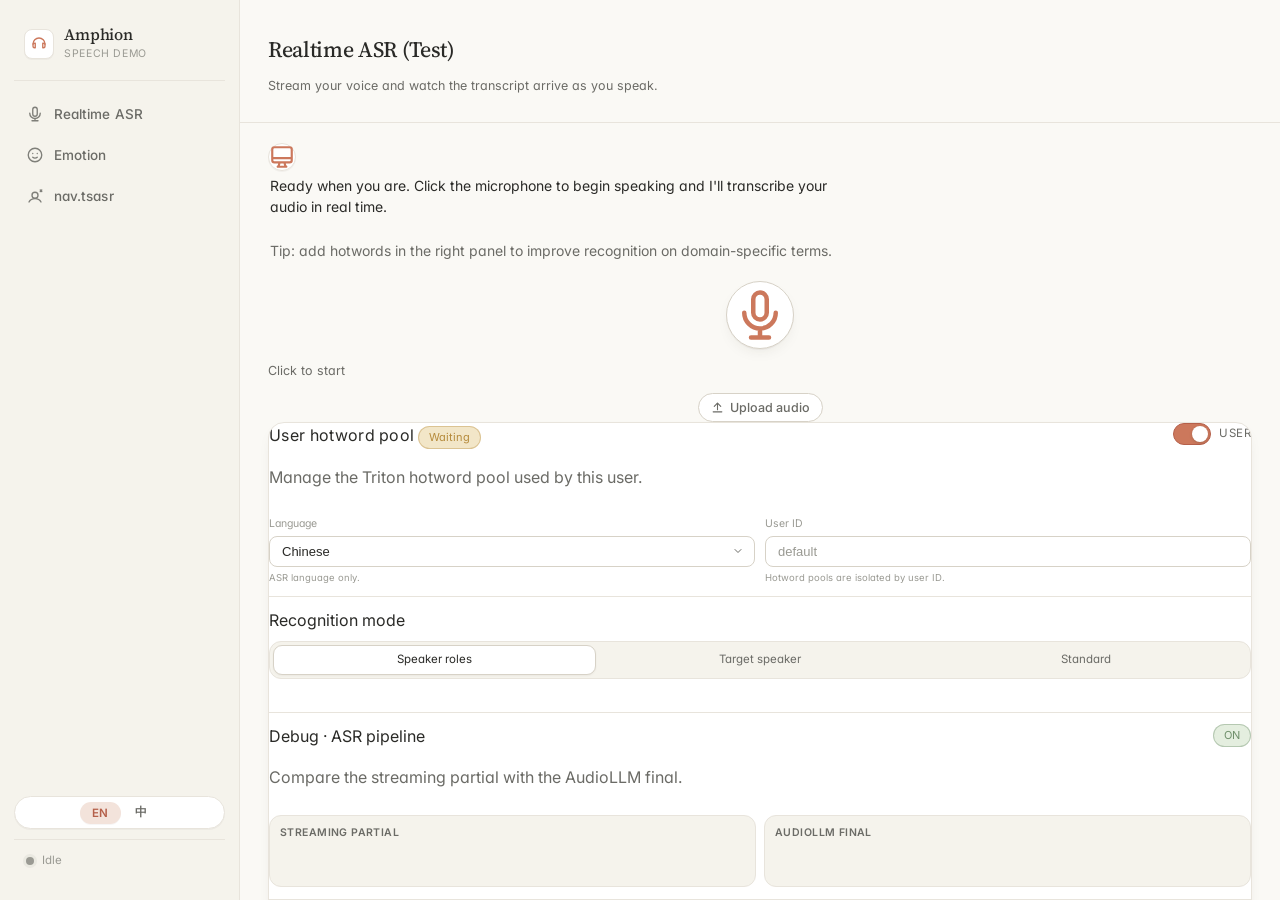
==== commit 7baff422: "feat: improve ASR gating and diagnostics" ====
--- a/frontend/asr-test.html
+++ b/frontend/asr-test.html
@@ -143,6 +143,26 @@
                 <p id="recognition-mode-hint" class="recognition-mode-hint text-muted" aria-live="polite"></p>
               </div>
 
+              <div id="asr-pipeline-debug" class="settings-section asr-pipeline-debug">
+                <div class="asr-pipeline-debug-heading">
+                  <div>
+                    <span class="text-[13px] font-semibold" data-i18n="asrtest.debug.title">Debug · ASR pipeline</span>
+                    <p class="text-xs text-muted mt-1" data-i18n="asrtest.debug.tip">Compare the streaming partial with the AudioLLM final.</p>
+                  </div>
+                  <span class="status-pill" data-state="ready" data-i18n="asrtest.debug.on">ON</span>
+                </div>
+                <div class="asr-pipeline-debug-grid" aria-live="polite">
+                  <div class="asr-pipeline-debug-result">
+                    <span class="asr-pipeline-debug-label" data-i18n="asrtest.debug.partial">Streaming partial</span>
+                    <p id="asr-debug-partial" class="asr-pipeline-debug-text"></p>
+                  </div>
+                  <div class="asr-pipeline-debug-result">
+                    <span class="asr-pipeline-debug-label" data-i18n="asrtest.debug.audiollm">AudioLLM final</span>
+                    <p id="asr-debug-audiollm" class="asr-pipeline-debug-text"></p>
+                  </div>
+                </div>
+              </div>
+
               <div id="enrollment-card" class="settings-section enrollment-mode-section">
                 <div class="flex items-start justify-between gap-3 mb-2">
                   <div class="min-w-0">
--- a/frontend/style.css
+++ b/frontend/style.css
@@ -1070,6 +1070,55 @@
   white-space: nowrap;
 }
 
+.asr-pipeline-debug-heading {
+  display: flex;
+  align-items: flex-start;
+  justify-content: space-between;
+  gap: 12px;
+  margin-bottom: 9px;
+}
+
+.asr-pipeline-debug-grid {
+  display: grid;
+  grid-template-columns: repeat(2, minmax(0, 1fr));
+  gap: 8px;
+}
+
+.asr-pipeline-debug-result {
+  min-width: 0;
+  min-height: 72px;
+  padding: 9px 10px;
+  border: 1px solid var(--line);
+  border-radius: var(--radius-md);
+  background: var(--paper-sunk);
+}
+
+.asr-pipeline-debug-label {
+  display: block;
+  margin-bottom: 5px;
+  color: var(--ink-mute);
+  font-size: 10.5px;
+  font-weight: 600;
+  letter-spacing: 0.04em;
+  text-transform: uppercase;
+}
+
+.asr-pipeline-debug-text {
+  display: -webkit-box;
+  overflow: hidden;
+  color: var(--ink);
+  font-size: 12px;
+  line-height: 1.55;
+  overflow-wrap: anywhere;
+  -webkit-box-orient: vertical;
+  -webkit-line-clamp: 3;
+}
+
+.asr-pipeline-debug-text.is-empty {
+  color: var(--ink-faint);
+  font-style: italic;
+}
+
 .hotword-manager {
   display: flex;
   flex: 1 1 auto;
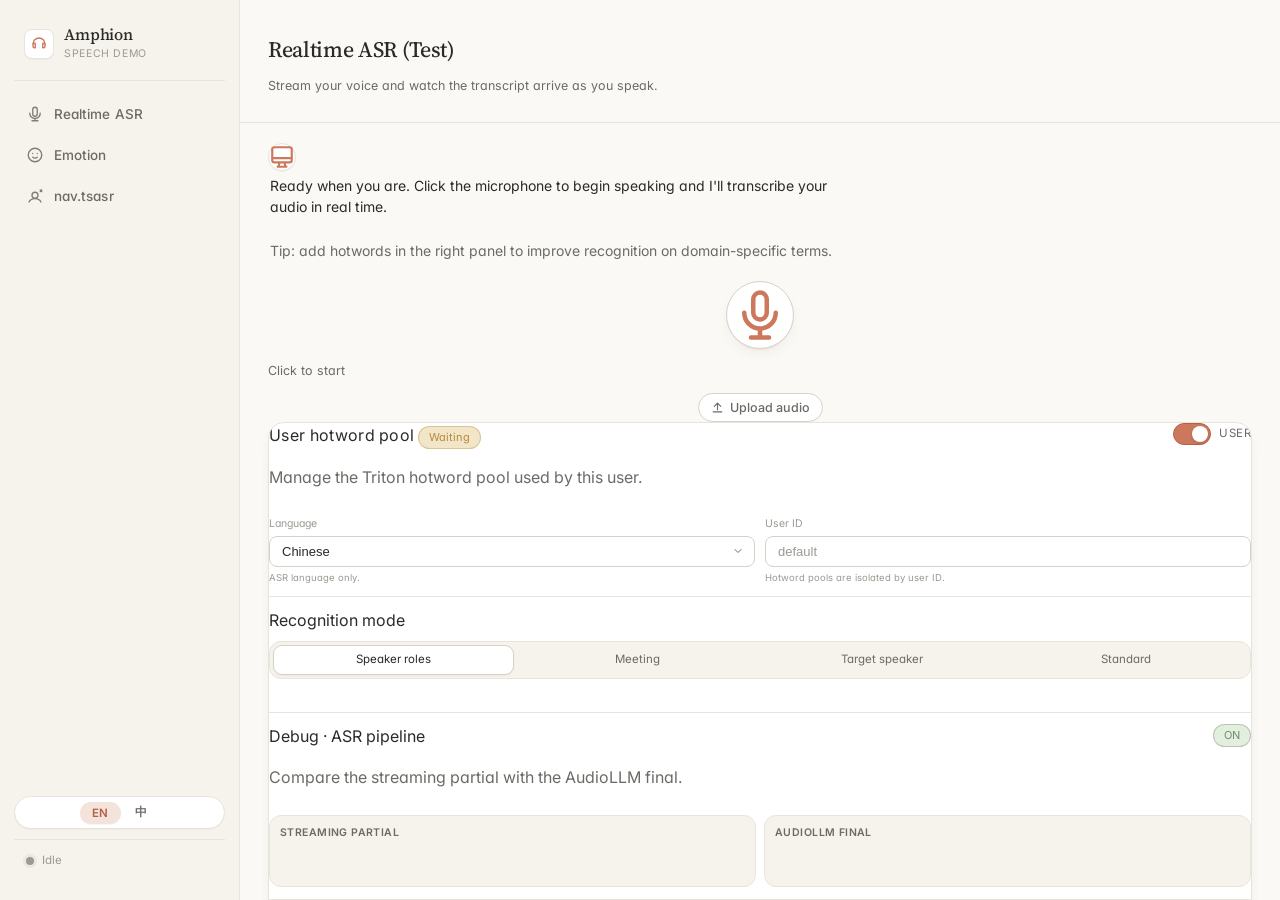
==== commit c187c4a1: "feat: add meeting speaker identification" ====
--- a/frontend/asr-test.html
+++ b/frontend/asr-test.html
@@ -132,6 +132,10 @@
                     <span data-i18n="asrtest.mode.diarization">Speaker roles</span>
                   </label>
                   <label class="recognition-mode-option">
+                    <input type="radio" name="recognition-mode" value="meeting" />
+                    <span data-i18n="asrtest.mode.meeting">Meeting</span>
+                  </label>
+                  <label class="recognition-mode-option">
                     <input type="radio" name="recognition-mode" value="target" />
                     <span data-i18n="asrtest.mode.target">Target speaker</span>
                   </label>
@@ -179,7 +183,7 @@
                   <button id="enroll-upload-btn" class="btn-secondary" type="button"
                           data-i18n="asr.enroll.upload">Upload clip</button>
                   <button id="enroll-record-btn" class="btn-secondary" type="button"
-                          data-i18n="asr.enroll.record">Record 3 s</button>
+                          data-i18n="asr.enroll.record">Record 5–10 s</button>
                   <button id="enroll-play-btn" class="btn-secondary" type="button" hidden
                           data-i18n-attr-aria-label="asr.enroll.play.aria" aria-label="Play enrollment clip">
                     <svg class="w-3.5 h-3.5" fill="currentColor" viewBox="0 0 20 20" aria-hidden="true">
@@ -191,6 +195,20 @@
                           data-i18n="asr.enroll.clear">Clear</button>
                 </div>
                 <p id="enroll-hint" class="text-[11px] text-faint mt-2" hidden></p>
+              </div>
+
+              <div id="meeting-roster-card" class="settings-section meeting-roster" hidden>
+                <div class="meeting-roster-heading">
+                  <div>
+                    <span class="text-[13px] font-semibold"
+                          data-i18n="asrtest.meeting.title">Meeting speakers</span>
+                    <p class="text-xs text-muted mt-1"
+                       data-i18n="asrtest.meeting.tip">Register 1–4 speaker IDs before starting.</p>
+                  </div>
+                  <span id="meeting-roster-status" class="status-pill" data-state="waiting"></span>
+                </div>
+                <div id="meeting-roster-list" class="meeting-roster-list"></div>
+                <p id="meeting-roster-hint" class="text-[11px] text-faint mt-2" aria-live="polite"></p>
               </div>
 
               <div class="hotword-manager">
--- a/frontend/style.css
+++ b/frontend/style.css
@@ -999,7 +999,7 @@
 
 .recognition-mode-options {
   display: grid;
-  grid-template-columns: repeat(3, minmax(0, 1fr));
+  grid-template-columns: repeat(4, minmax(0, 1fr));
   height: 38px;
   gap: 3px;
   padding: 3px;
@@ -1007,6 +1007,54 @@
   border: 1px solid var(--line);
   border-radius: var(--radius-md);
   background: var(--paper-sunk);
+}
+
+.meeting-roster-heading,
+.meeting-roster-row {
+  display: flex;
+  align-items: flex-start;
+  justify-content: space-between;
+  gap: 8px;
+}
+
+.meeting-roster-heading {
+  margin-bottom: 10px;
+}
+
+.meeting-roster-list {
+  display: grid;
+  gap: 8px;
+}
+
+.meeting-roster-row {
+  padding: 8px;
+  border: 1px solid var(--line);
+  border-radius: var(--radius-md);
+  background: var(--paper-sunk);
+}
+
+.meeting-roster-fields {
+  min-width: 0;
+  flex: 1;
+}
+
+.meeting-speaker-id {
+  width: 100%;
+  box-sizing: border-box;
+}
+
+.meeting-roster-actions {
+  display: flex;
+  flex-wrap: wrap;
+  gap: 6px;
+  margin-top: 6px;
+}
+
+@media (max-width: 1180px) {
+  .recognition-mode-options {
+    grid-template-columns: repeat(2, minmax(0, 1fr));
+    height: auto;
+  }
 }
 
 .recognition-mode-option {
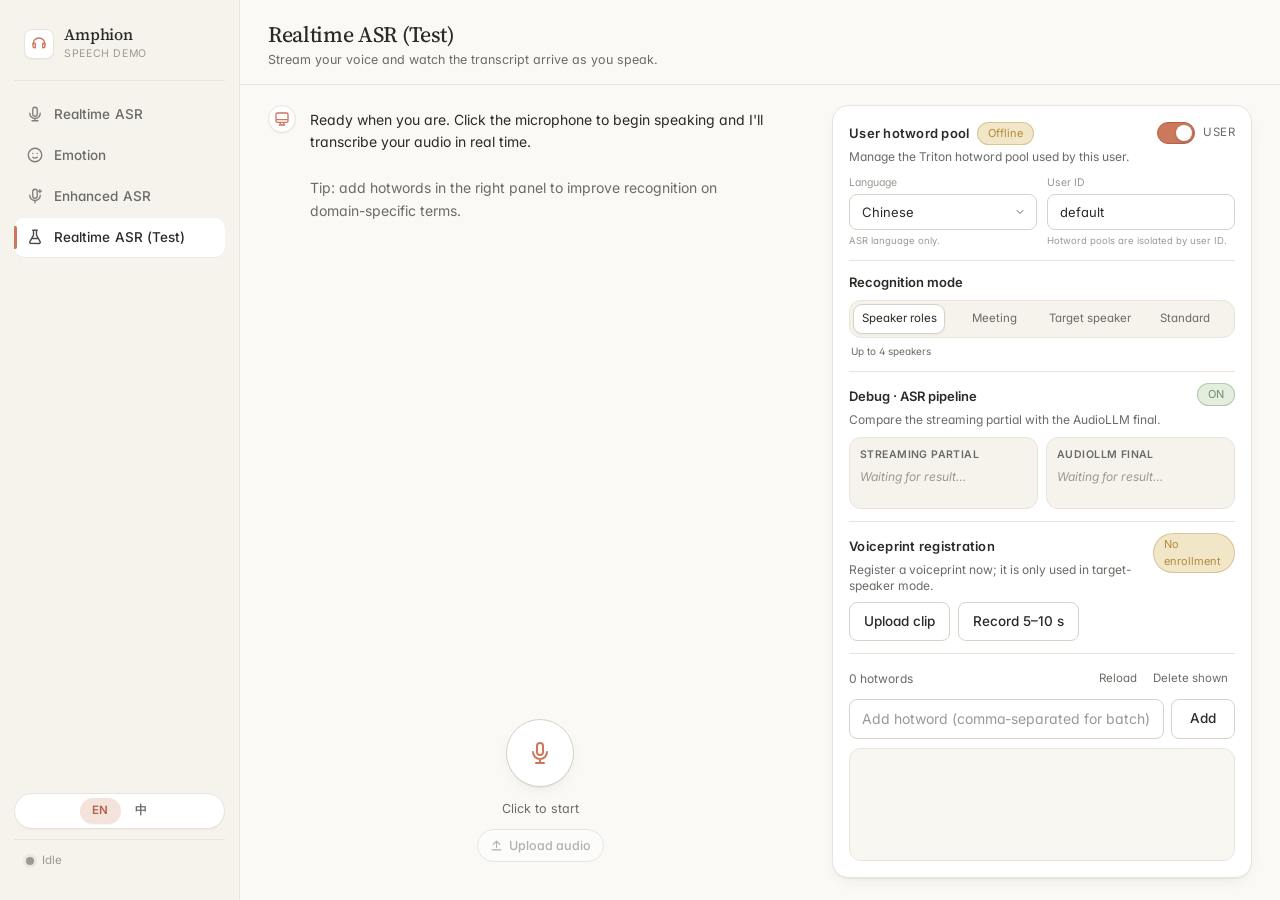
==== commit c23b2ff1: "feat: add enhanced asr playground" ====
--- a/frontend/asr-test.html
+++ b/frontend/asr-test.html
@@ -247,6 +247,7 @@
   <script src="app.js"></script>
   <script src="emotion-app.js"></script>
   <script src="app-test.js"></script>
+  <script src="enhanced-asr.js"></script>
   <script src="sidebar.js"></script>
   <script src="router.js"></script>
 </body>
--- a/frontend/style.css
+++ b/frontend/style.css
@@ -743,6 +743,131 @@
   margin-top: 12px;
 }
 
+/* -------------------- Enhanced ASR -------------------- */
+.enhanced-model-badge {
+  flex-shrink: 0;
+  padding: 6px 10px;
+  border: 1px solid rgba(204, 120, 92, 0.28);
+  border-radius: 999px;
+  background: var(--accent-ghost);
+  color: var(--accent-deep);
+  font-size: 11px;
+  font-weight: 600;
+  letter-spacing: 0.04em;
+}
+
+.enhanced-chat-area {
+  scroll-behavior: smooth;
+  overscroll-behavior-y: contain;
+  scrollbar-color: var(--line-strong) transparent;
+  scrollbar-width: thin;
+}
+
+.enhanced-settings-card {
+  overflow-y: auto;
+}
+
+.enhanced-field {
+  display: grid;
+  gap: 6px;
+}
+
+.enhanced-field > label {
+  color: var(--ink-faint);
+  font-size: 10.5px;
+}
+
+.enhanced-field > p {
+  margin: 0;
+  color: var(--ink-faint);
+  font-size: 9.5px;
+  line-height: 1.4;
+}
+
+.enhanced-field > .hotword-input,
+.enhanced-field > .asr-lang-select {
+  width: 100%;
+}
+
+.enhanced-context-grid {
+  padding-top: 12px;
+}
+
+.enhanced-hotwords-field {
+  border-bottom: 0;
+  padding-bottom: 0;
+}
+
+.enhanced-result-wrap {
+  width: min(100%, 720px);
+}
+
+.enhanced-result-card {
+  width: 100%;
+  max-width: none;
+}
+
+.enhanced-result-section + .enhanced-result-section {
+  margin-top: 12px;
+  padding-top: 12px;
+  border-top: 1px solid var(--line);
+}
+
+.enhanced-result-label {
+  display: block;
+  margin-bottom: 5px;
+  color: var(--ink-faint);
+  font-size: 10.5px;
+  font-weight: 600;
+  letter-spacing: 0.055em;
+  text-transform: uppercase;
+}
+
+.enhanced-result-text {
+  margin: 0;
+  white-space: pre-wrap;
+  line-height: 1.65;
+}
+
+.enhanced-result-text.is-placeholder {
+  color: var(--ink-faint);
+  font-style: italic;
+}
+
+.enhanced-emotion-results {
+  display: flex;
+  flex-wrap: wrap;
+  gap: 6px;
+  margin-top: 12px;
+}
+
+.enhanced-emotion-chip {
+  padding: 4px 8px;
+  border: 1px solid rgba(204, 120, 92, 0.25);
+  border-radius: 999px;
+  background: var(--accent-ghost);
+  color: var(--accent-deep);
+  font-size: 11px;
+}
+
+.enhanced-result-meta {
+  margin-top: 10px;
+  color: var(--ink-faint);
+  font-size: 10.5px;
+}
+
+.enhanced-error-bubble {
+  margin-left: 40px;
+  border: 1px solid rgba(180, 80, 74, 0.24);
+  background: rgba(180, 80, 74, 0.07);
+  color: var(--danger);
+}
+
+@media (max-width: 640px) {
+  .enhanced-model-badge { display: none; }
+  .enhanced-context-grid { grid-template-columns: 1fr; }
+}
+
 /* -------------------- Replay button --------------------
    ``.bubble-replay-slot`` is the placeholder rendered into the bubble
    skeleton from page load. It MUST occupy the exact box the eventual
